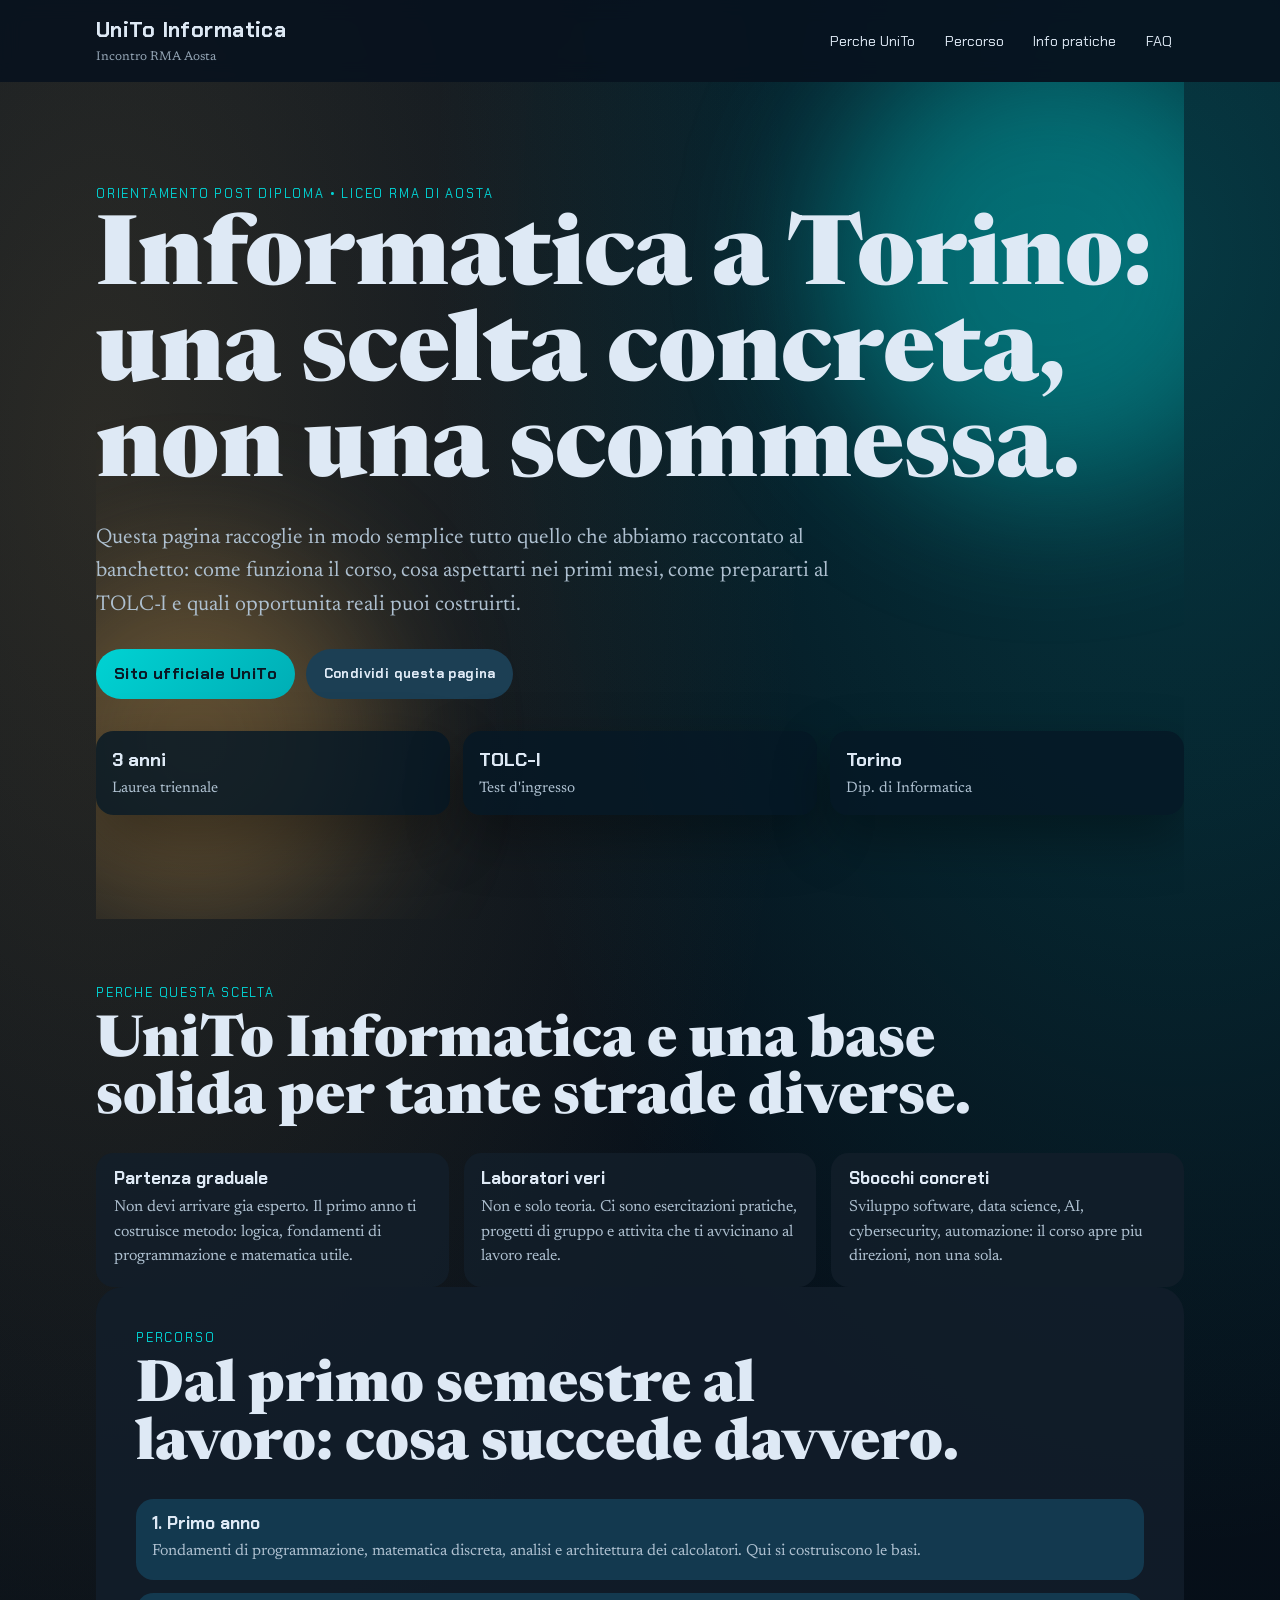
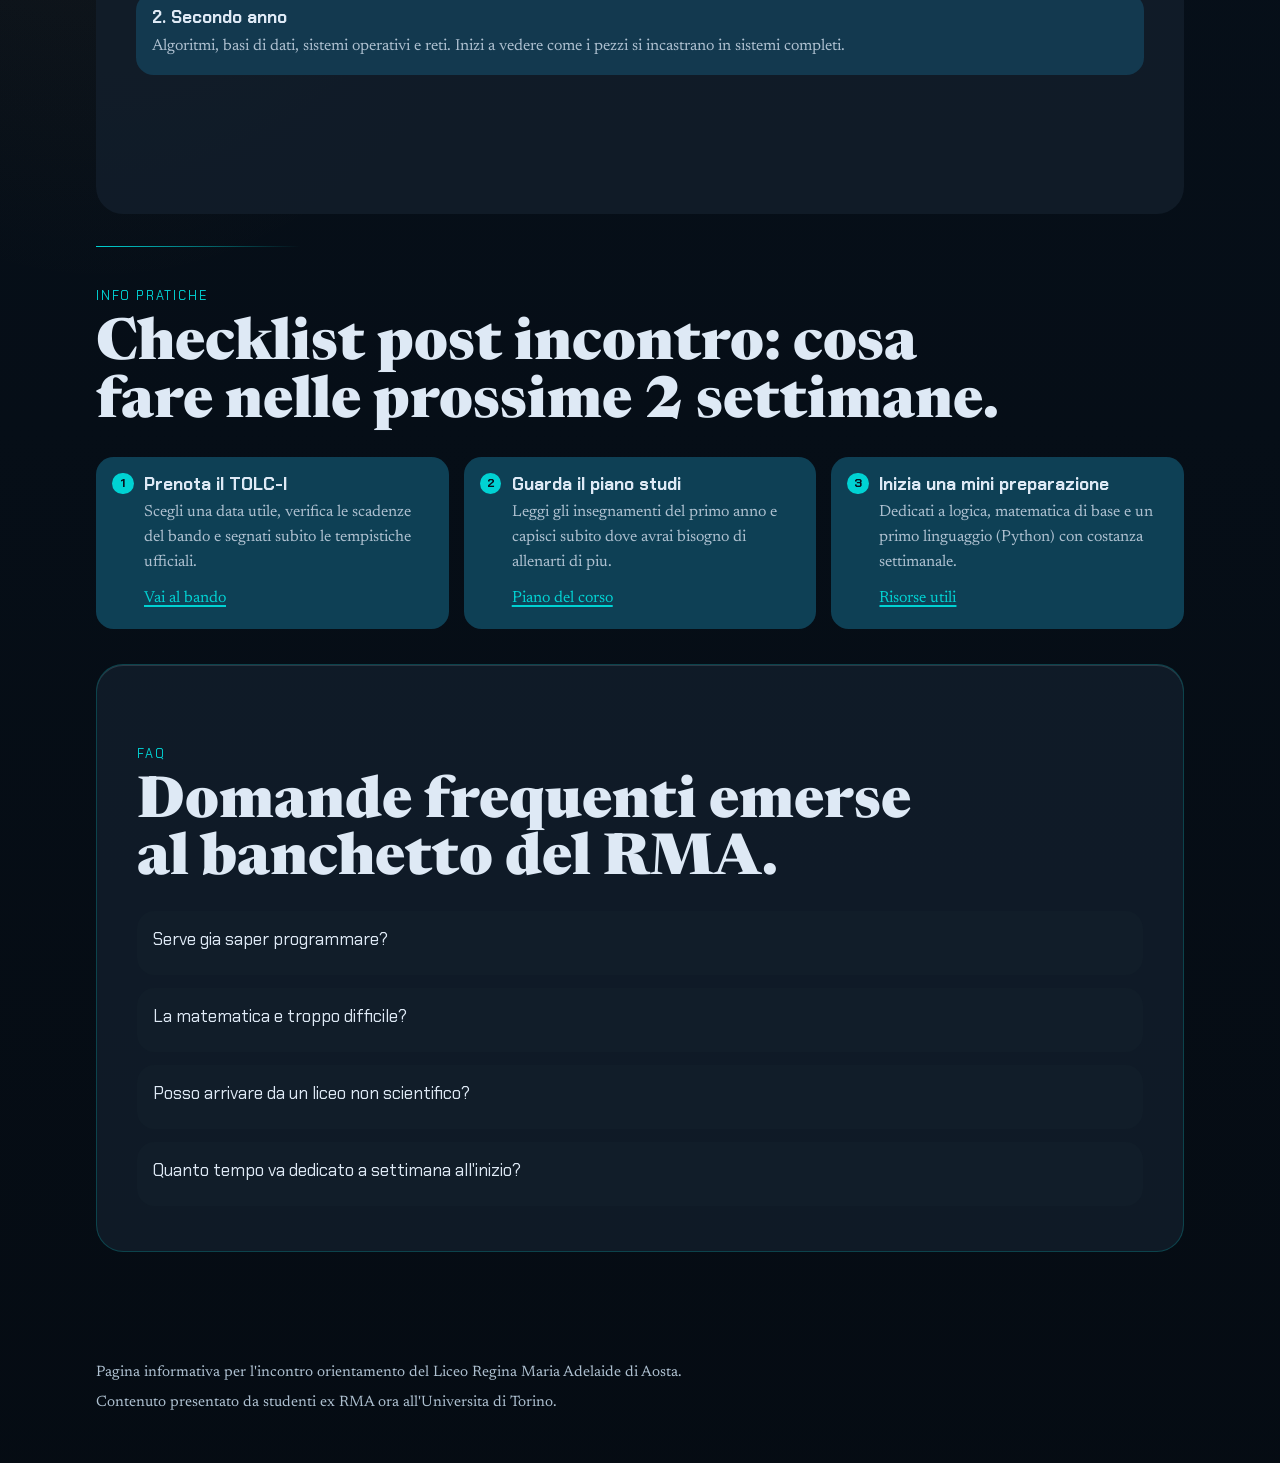
==== code.html @ db6a4582 "feat: Initialize new web project structure and configure AI assistant commands and skills for design" ====
<!DOCTYPE html>
<html lang="it">
<head>
    <meta charset="UTF-8">
    <meta name="viewport" content="width=device-width, initial-scale=1.0">
    <meta name="description" content="Guida rapida al percorso di Informatica all'Universita di Torino, presentata all'incontro orientativo del Liceo Regina Maria Adelaide di Aosta.">
    <title>UniTo Informatica | Incontro RMA Aosta</title>
    <link rel="preconnect" href="https://fonts.googleapis.com">
    <link rel="preconnect" href="https://fonts.gstatic.com" crossorigin>
    <link href="https://fonts.googleapis.com/css2?family=Chakra+Petch:wght@500;600;700&family=Newsreader:opsz,wght@6..72,400;6..72,600;6..72,800&display=swap" rel="stylesheet">
    <link rel="stylesheet" href="styles.css">
</head>
<body>
    <a class="skip-link" href="#contenuto">Vai al contenuto</a>

    <header class="topbar">
        <div class="topbar-inner">
            <a class="brand" href="#home" aria-label="Torna all'inizio">
                <span class="brand-main">UniTo Informatica</span>
                <span class="brand-sub">Incontro RMA Aosta</span>
            </a>

            <button class="menu-toggle" id="menu-toggle" aria-expanded="false" aria-controls="menu-links" aria-label="Apri menu di navigazione">
                Menu
            </button>

            <nav class="menu" id="menu-links" aria-label="Navigazione principale">
                <a href="#perche">Perche UniTo</a>
                <a href="#percorso">Percorso</a>
                <a href="#info">Info pratiche</a>
                <a href="#faq">FAQ</a>
            </nav>
        </div>
    </header>

    <main id="contenuto">
        <section class="hero" id="home">
            <div class="hero-glow hero-glow-a" aria-hidden="true"></div>
            <div class="hero-glow hero-glow-b" aria-hidden="true"></div>

            <p class="eyebrow reveal">Orientamento post diploma • Liceo RMA di Aosta</p>
            <h1 class="reveal">Informatica a Torino: una scelta concreta, non una scommessa.</h1>
            <p class="hero-text reveal">
                Questa pagina raccoglie in modo semplice tutto quello che abbiamo raccontato al banchetto: come funziona il corso,
                cosa aspettarti nei primi mesi, come prepararti al TOLC-I e quali opportunita reali puoi costruirti.
            </p>

            <div class="hero-actions reveal">
                <a class="btn btn-primary" href="https://www.unito.it" target="_blank" rel="noopener noreferrer">Sito ufficiale UniTo</a>
                <button class="btn btn-secondary" id="copy-link-btn">Condividi questa pagina</button>
            </div>

            <ul class="hero-kpis reveal" aria-label="Punti chiave">
                <li>
                    <strong>3 anni</strong>
                    <span>Laurea triennale</span>
                </li>
                <li>
                    <strong>TOLC-I</strong>
                    <span>Test d'ingresso</span>
                </li>
                <li>
                    <strong>Torino</strong>
                    <span>Dip. di Informatica</span>
                </li>
            </ul>
        </section>

        <section class="section" id="perche">
            <div class="section-head reveal">
                <p class="eyebrow">Perche questa scelta</p>
                <h2>UniTo Informatica e una base solida per tante strade diverse.</h2>
            </div>

            <div class="feature-grid">
                <article class="feature reveal">
                    <h3>Partenza graduale</h3>
                    <p>Non devi arrivare gia esperto. Il primo anno ti costruisce metodo: logica, fondamenti di programmazione e matematica utile.</p>
                </article>
                <article class="feature reveal">
                    <h3>Laboratori veri</h3>
                    <p>Non e solo teoria. Ci sono esercitazioni pratiche, progetti di gruppo e attivita che ti avvicinano al lavoro reale.</p>
                </article>
                <article class="feature reveal">
                    <h3>Sbocchi concreti</h3>
                    <p>Sviluppo software, data science, AI, cybersecurity, automazione: il corso apre piu direzioni, non una sola.</p>
                </article>
            </div>
        </section>

        <section class="section section-alt percorso-section" id="percorso">
            <div class="section-head reveal">
                <p class="eyebrow">Percorso</p>
                <h2>Dal primo semestre al lavoro: cosa succede davvero.</h2>
            </div>

            <ol class="timeline">
                <li class="timeline-item reveal">
                    <h3>1. Primo anno</h3>
                    <p>Fondamenti di programmazione, matematica discreta, analisi e architettura dei calcolatori. Qui si costruiscono le basi.</p>
                </li>
                <li class="timeline-item reveal">
                    <h3>2. Secondo anno</h3>
                    <p>Algoritmi, basi di dati, sistemi operativi e reti. Inizi a vedere come i pezzi si incastrano in sistemi completi.</p>
                </li>
                <li class="timeline-item reveal">
                    <h3>3. Terzo anno</h3>
                    <p>Esami a scelta, progetto finale e collegamento con aziende/stage. Inizi a specializzarti nella direzione che preferisci.</p>
                </li>
            </ol>
        </section>

        <section class="section info-section" id="info">
            <div class="section-head reveal">
                <p class="eyebrow">Info pratiche</p>
                <h2>Checklist post incontro: cosa fare nelle prossime 2 settimane.</h2>
            </div>

            <div class="cards">
                <article class="info-card reveal">
                    <h3>Prenota il TOLC-I</h3>
                    <p>Scegli una data utile, verifica le scadenze del bando e segnati subito le tempistiche ufficiali.</p>
                    <a href="https://www.unito.it" target="_blank" rel="noopener noreferrer">Vai al bando</a>
                </article>
                <article class="info-card reveal">
                    <h3>Guarda il piano studi</h3>
                    <p>Leggi gli insegnamenti del primo anno e capisci subito dove avrai bisogno di allenarti di piu.</p>
                    <a href="https://www.unito.it" target="_blank" rel="noopener noreferrer">Piano del corso</a>
                </article>
                <article class="info-card reveal">
                    <h3>Inizia una mini preparazione</h3>
                    <p>Dedicati a logica, matematica di base e un primo linguaggio (Python) con costanza settimanale.</p>
                    <a href="https://www.unito.it" target="_blank" rel="noopener noreferrer">Risorse utili</a>
                </article>
            </div>
        </section>

        <section class="section section-alt faq-section" id="faq">
            <div class="section-head reveal">
                <p class="eyebrow">FAQ</p>
                <h2>Domande frequenti emerse al banchetto del RMA.</h2>
            </div>

            <div class="faq-list">
                <details class="faq-item reveal">
                    <summary>Serve gia saper programmare?</summary>
                    <p>No. Aiuta avere curiosita, ma il percorso e pensato per costruire le competenze passo dopo passo.</p>
                </details>
                <details class="faq-item reveal">
                    <summary>La matematica e troppo difficile?</summary>
                    <p>E impegnativa ma fattibile con metodo. Non e fine a se stessa: ti serve per capire e progettare sistemi informatici.</p>
                </details>
                <details class="faq-item reveal">
                    <summary>Posso arrivare da un liceo non scientifico?</summary>
                    <p>Si. Arrivano studenti da percorsi diversi. La differenza la fanno costanza e organizzazione, non la scuola di partenza.</p>
                </details>
                <details class="faq-item reveal">
                    <summary>Quanto tempo va dedicato a settimana all'inizio?</summary>
                    <p>Dipende dal tuo metodo, ma la continuita conta piu delle maratone: meglio studio regolare durante tutta la settimana.</p>
                </details>
            </div>
        </section>
    </main>

    <button class="back-top" id="back-top" aria-label="Torna in alto">↑</button>

    <footer class="footer">
        <p>Pagina informativa per l'incontro orientamento del Liceo Regina Maria Adelaide di Aosta.</p>
        <p>Contenuto presentato da studenti ex RMA ora all'Universita di Torino.</p>
    </footer>

    <script src="script.js"></script>
</body>
</html>
---- styles.css ----
:root {
    color-scheme: dark;
    --bg: oklch(18% 0.03 251);
    --bg-soft: oklch(23% 0.03 249);
    --bg-alt: oklch(20% 0.035 243);
    --text: oklch(93% 0.02 250);
    --muted: oklch(80% 0.03 245);
    --accent: oklch(78% 0.14 195);
    --accent-strong: oklch(66% 0.16 198);
    --accent-warm: oklch(76% 0.12 75);
    --radius: 1.1rem;
    --radius-lg: 1.7rem;
    --shadow: 0 22px 55px rgba(0, 0, 0, 0.35);
    --content-width: 1120px;
    --space-section: clamp(4.5rem, 9vw, 8rem);
}

* {
    box-sizing: border-box;
}

html {
    scroll-behavior: smooth;
    overflow-x: clip;
}

body {
    margin: 0;
    min-height: 100vh;
    overflow-x: clip;
    font-family: "Newsreader", Georgia, serif;
    background:
        radial-gradient(130% 95% at 92% 8%, color-mix(in oklch, var(--accent) 20%, transparent), transparent 45%),
        radial-gradient(100% 85% at 8% 15%, color-mix(in oklch, var(--accent-warm) 17%, transparent), transparent 55%),
        linear-gradient(180deg, var(--bg) 0%, oklch(15% 0.02 250) 100%);
    color: var(--text);
    line-height: 1.55;
}

a {
    color: inherit;
}

.skip-link {
    position: absolute;
    left: -999px;
    top: auto;
}

.skip-link:focus {
    left: 1rem;
    top: 1rem;
    z-index: 999;
    padding: 0.6rem 0.9rem;
    border-radius: 0.55rem;
    background: var(--accent);
    color: oklch(20% 0.03 245);
    font-family: "Chakra Petch", sans-serif;
    font-weight: 700;
}

.topbar {
    position: sticky;
    top: 0;
    z-index: 30;
    backdrop-filter: blur(10px);
    background: color-mix(in oklch, var(--bg) 88%, transparent);
}

.topbar-inner {
    max-width: var(--content-width);
    margin: 0 auto;
    padding: 0.9rem 1rem;
    display: grid;
    grid-template-columns: minmax(0, 1fr) auto;
    gap: 0.8rem;
    align-items: center;
}

.brand {
    display: inline-flex;
    flex-direction: column;
    text-decoration: none;
    align-self: center;
    min-width: 0;
}

.brand-main {
    font-family: "Chakra Petch", sans-serif;
    font-size: clamp(1.05rem, 2.4vw, 1.35rem);
    letter-spacing: 0.02em;
    font-weight: 700;
}

.brand-sub {
    font-size: 0.78rem;
    color: color-mix(in oklch, var(--muted) 84%, transparent);
}

.menu-toggle {
    justify-self: end;
    border: 0;
    border-radius: 999px;
    background: color-mix(in oklch, var(--accent) 22%, var(--bg-soft));
    color: var(--text);
    padding: 0.45rem 0.95rem;
    font-family: "Chakra Petch", sans-serif;
    font-size: 0.82rem;
    font-weight: 700;
    text-transform: uppercase;
    letter-spacing: 0.08em;
    white-space: nowrap;
    cursor: pointer;
}

.menu {
    grid-column: 1 / -1;
    display: none;
    background: var(--bg-soft);
    border-radius: var(--radius);
    padding: 0.55rem;
}

.menu.is-open {
    display: grid;
}

.menu a {
    padding: 0.7rem 0.75rem;
    border-radius: 0.7rem;
    text-decoration: none;
    font-family: "Chakra Petch", sans-serif;
    font-size: 0.9rem;
}

.menu a:hover,
.menu a:focus-visible {
    background: color-mix(in oklch, var(--accent) 17%, transparent);
    outline: none;
}

main {
    max-width: var(--content-width);
    margin: 0 auto;
    padding: 0 1rem 4.5rem;
}

.hero {
    position: relative;
    overflow: clip;
    padding-top: clamp(2.6rem, 8vw, 7rem);
    padding-bottom: clamp(2.8rem, 9vw, 6.5rem);
}

.hero-glow {
    position: absolute;
    filter: blur(70px);
    pointer-events: none;
    border-radius: 50%;
    z-index: -1;
}

.hero-glow-a {
    width: min(62vw, 460px);
    height: min(62vw, 460px);
    top: -3rem;
    right: -6rem;
    background: color-mix(in oklch, var(--accent) 38%, transparent);
}

.hero-glow-b {
    width: min(54vw, 360px);
    height: min(54vw, 360px);
    bottom: 0;
    left: -5rem;
    background: color-mix(in oklch, var(--accent-warm) 32%, transparent);
}

.eyebrow {
    margin: 0;
    font-family: "Chakra Petch", sans-serif;
    font-size: 0.8rem;
    letter-spacing: 0.14em;
    text-transform: uppercase;
    color: var(--accent);
}

h1,
h2,
h3 {
    line-height: 1;
    margin: 0;
    font-weight: 800;
}

h1 {
    margin-top: 0.6rem;
    font-size: clamp(2.35rem, 12vw, 6rem);
    text-wrap: balance;
}

.hero-text {
    margin-top: 1.3rem;
    max-width: 62ch;
    color: var(--muted);
    font-size: clamp(1.05rem, 3.1vw, 1.34rem);
}

.hero-actions {
    margin-top: 1.7rem;
    display: flex;
    gap: 0.7rem;
    flex-wrap: wrap;
}

.btn {
    border: 0;
    border-radius: 999px;
    padding: 0.78rem 1.1rem;
    font-family: "Chakra Petch", sans-serif;
    font-weight: 700;
    letter-spacing: 0.03em;
    text-decoration: none;
    cursor: pointer;
}

.btn-primary {
    background: linear-gradient(130deg, var(--accent) 0%, var(--accent-strong) 100%);
    color: oklch(20% 0.03 245);
}

.btn-secondary {
    background: color-mix(in oklch, var(--bg-soft) 78%, var(--accent) 22%);
    color: var(--text);
}

.hero-kpis {
    margin: 2rem 0 0;
    padding: 0;
    list-style: none;
    display: grid;
    gap: 0.8rem;
}

.hero-kpis li {
    background: color-mix(in oklch, var(--bg-alt) 82%, transparent);
    border-radius: var(--radius);
    padding: 0.9rem 1rem;
    box-shadow: var(--shadow);
    display: grid;
    gap: 0.15rem;
}

.hero-kpis strong {
    font-family: "Chakra Petch", sans-serif;
    font-size: 1.17rem;
}

.hero-kpis span {
    color: var(--muted);
    font-size: 0.95rem;
}

.section {
    padding-top: clamp(2.4rem, 5vw, 4rem);
}

.section-head h2 {
    margin-top: 0.7rem;
    font-size: clamp(1.8rem, 7vw, 3.6rem);
    text-wrap: balance;
}

.section-alt {
    position: relative;
    isolation: isolate;
    background: color-mix(in oklch, var(--bg-soft) 86%, transparent);
    border-radius: var(--radius-lg);
    padding-inline: clamp(0.9rem, 4vw, 2.5rem);
    padding-bottom: clamp(1.5rem, 5vw, 2.8rem);
}

.percorso-section {
    padding-top: clamp(1.6rem, 3.5vw, 2.6rem);
}

.info-section {
    position: relative;
    margin-top: clamp(1rem, 3.2vw, 2rem);
    padding-top: clamp(1.7rem, 3.8vw, 2.5rem);
}

.info-section::before {
    content: "";
    position: absolute;
    top: 0;
    left: 0;
    width: min(240px, 62vw);
    height: 1px;
    background: linear-gradient(90deg, var(--accent), transparent 85%);
}

.faq-section {
    margin-top: clamp(1.2rem, 3.8vw, 2.2rem);
    overflow: clip;
    border: 1px solid color-mix(in oklch, var(--accent) 22%, transparent);
    box-shadow: inset 0 1px 0 color-mix(in oklch, var(--text) 14%, transparent);
}

.faq-section .section-head {
    padding-top: clamp(0.4rem, 2vw, 0.9rem);
}

.feature-grid,
.cards {
    margin-top: 1.5rem;
    display: grid;
    gap: 0.95rem;
}

.feature,
.info-card {
    border-radius: var(--radius);
    padding: 1.1rem;
    background: color-mix(in oklch, var(--bg-soft) 84%, transparent);
}

.cards {
    counter-reset: practical-steps;
}

.info-card {
    position: relative;
    padding: 1.2rem 1.1rem 1.15rem 3rem;
    background: color-mix(in oklch, var(--bg-alt) 74%, var(--accent) 26%);
}

.info-card::before {
    counter-increment: practical-steps;
    content: counter(practical-steps);
    position: absolute;
    left: 1rem;
    top: 1rem;
    width: 1.35rem;
    height: 1.35rem;
    border-radius: 999px;
    display: grid;
    place-items: center;
    font-family: "Chakra Petch", sans-serif;
    font-size: 0.78rem;
    font-weight: 700;
    color: oklch(18% 0.03 252);
    background: var(--accent);
}

.feature h3,
.info-card h3,
.timeline-item h3,
.faq-item summary {
    font-family: "Chakra Petch", sans-serif;
    font-size: 1.08rem;
    margin-bottom: 0.45rem;
}

.feature p,
.info-card p,
.timeline-item p,
.faq-item p {
    margin: 0;
    color: var(--muted);
}

.info-card a {
    margin-top: 0.7rem;
    display: inline-block;
    color: var(--accent);
    text-decoration-thickness: 2px;
    text-underline-offset: 3px;
}

.timeline {
    margin: 1.5rem 0 0;
    padding: 0;
    list-style: none;
    display: grid;
    gap: 0.85rem;
}

.timeline-item {
    border-radius: var(--radius);
    padding: 1rem;
    background: color-mix(in oklch, var(--bg) 75%, var(--accent) 25%);
}

.faq-list {
    margin-top: 1.3rem;
    display: grid;
    gap: 0.8rem;
}

.faq-item {
    border-radius: var(--radius);
    background: color-mix(in oklch, var(--bg-soft) 88%, transparent);
    padding: 0.95rem 1rem;
}

.faq-item summary {
    cursor: pointer;
    list-style: none;
}

.faq-item summary::-webkit-details-marker {
    display: none;
}

.faq-item[open] {
    background: color-mix(in oklch, var(--bg-soft) 70%, var(--accent) 30%);
}

.faq-item p {
    margin-top: 0.55rem;
}

.footer {
    max-width: var(--content-width);
    margin: 0 auto;
    padding: 2.3rem 1rem 3rem;
    color: var(--muted);
    font-size: 0.94rem;
}

.footer p {
    margin: 0;
}

.footer p + p {
    margin-top: 0.45rem;
}

.back-top {
    position: fixed;
    right: 1rem;
    bottom: 1rem;
    width: 2.85rem;
    height: 2.85rem;
    border: 0;
    border-radius: 999px;
    background: linear-gradient(140deg, var(--accent) 0%, var(--accent-strong) 100%);
    color: oklch(20% 0.03 245);
    font-size: 1.1rem;
    font-family: "Chakra Petch", sans-serif;
    font-weight: 700;
    cursor: pointer;
    opacity: 0;
    transform: translateY(1rem);
    pointer-events: none;
    transition: opacity 240ms ease, transform 240ms ease;
}

.back-top.is-visible {
    opacity: 1;
    transform: translateY(0);
    pointer-events: auto;
}

.reveal {
    opacity: 0;
    transform: translateY(18px);
    transition: opacity 700ms ease, transform 700ms ease;
}

.reveal.is-inview {
    opacity: 1;
    transform: translateY(0);
}

@media (min-width: 760px) {
    .topbar-inner {
        grid-template-columns: 1fr auto;
    }

    .menu-toggle {
        display: none;
    }

    .menu {
        display: flex;
        gap: 0.35rem;
        grid-column: auto;
        background: transparent;
        padding: 0;
    }

    .hero-kpis {
        grid-template-columns: repeat(3, minmax(0, 1fr));
    }

    .feature-grid,
    .cards {
        grid-template-columns: repeat(3, minmax(0, 1fr));
    }
}

@media (prefers-reduced-motion: reduce) {
    html {
        scroll-behavior: auto;
    }

    *,
    *::before,
    *::after {
        animation: none !important;
        transition: none !important;
    }

    .reveal {
        opacity: 1;
        transform: none;
    }
}
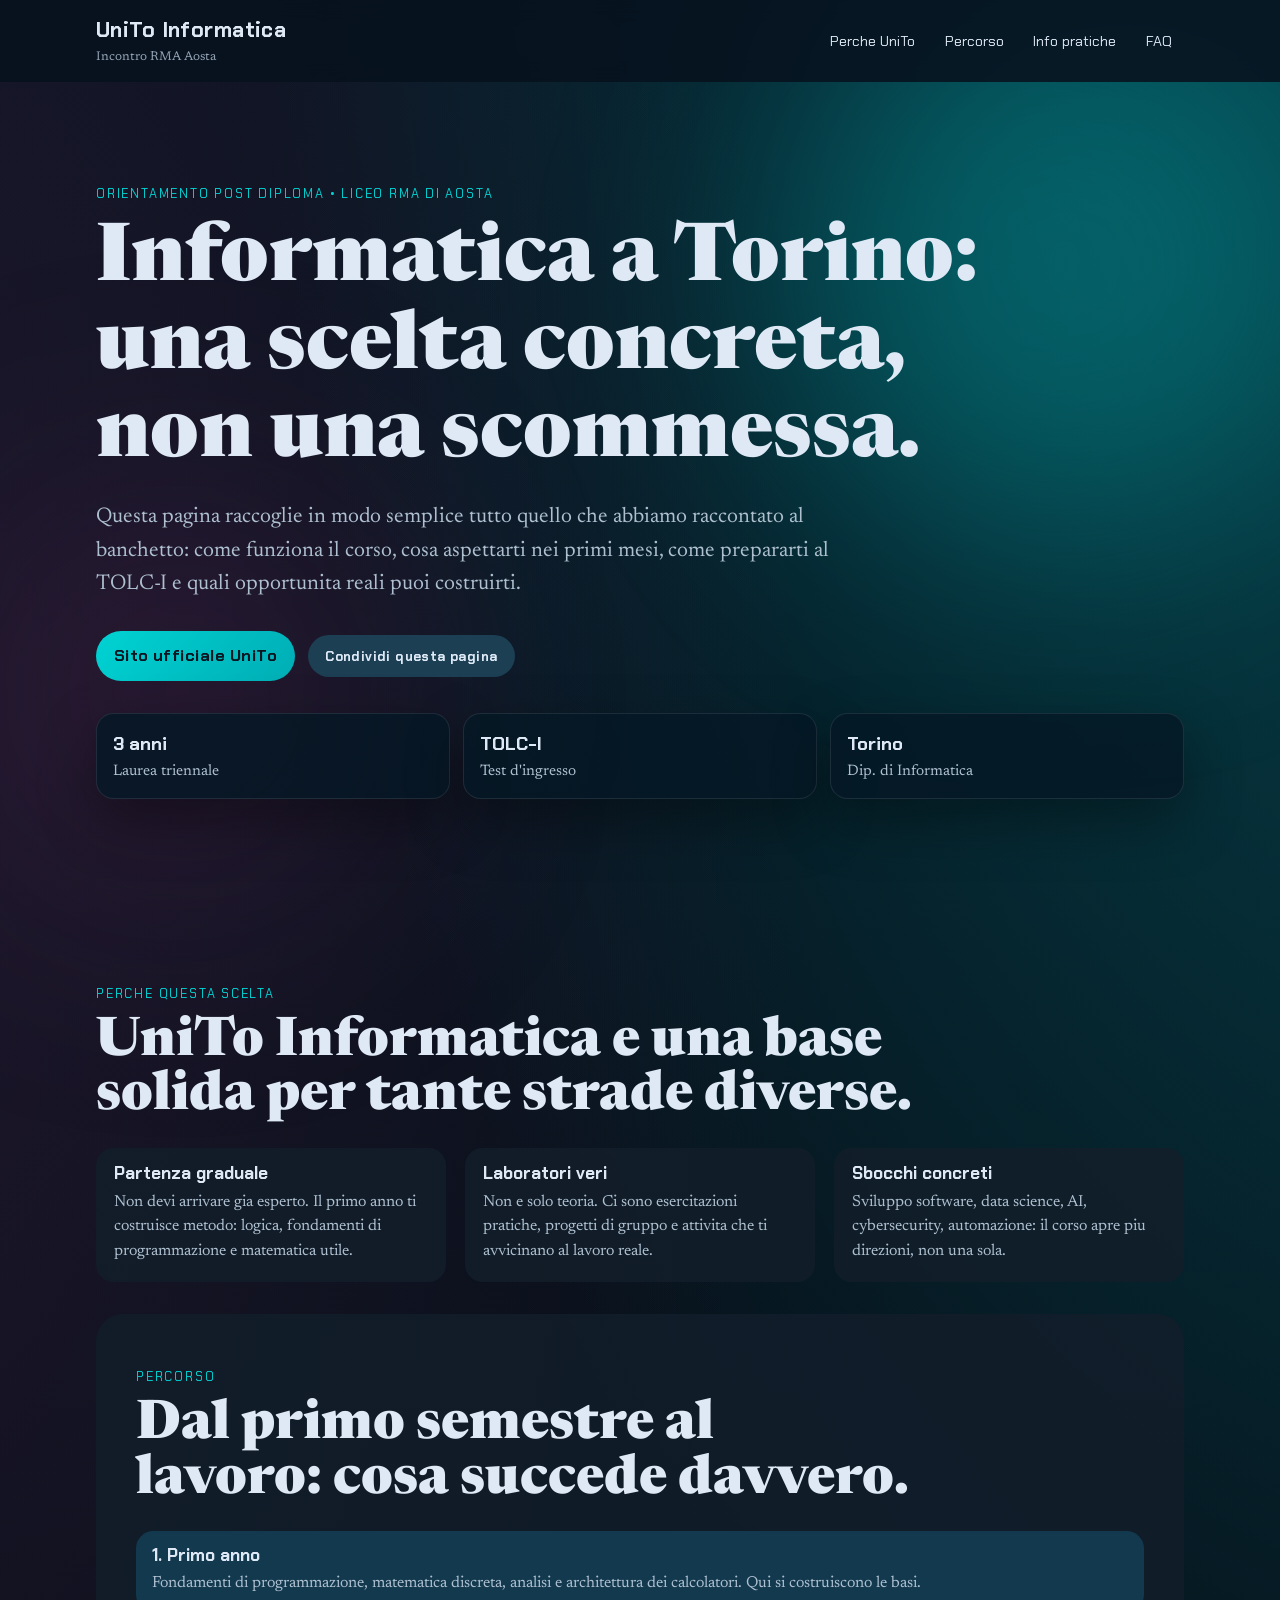
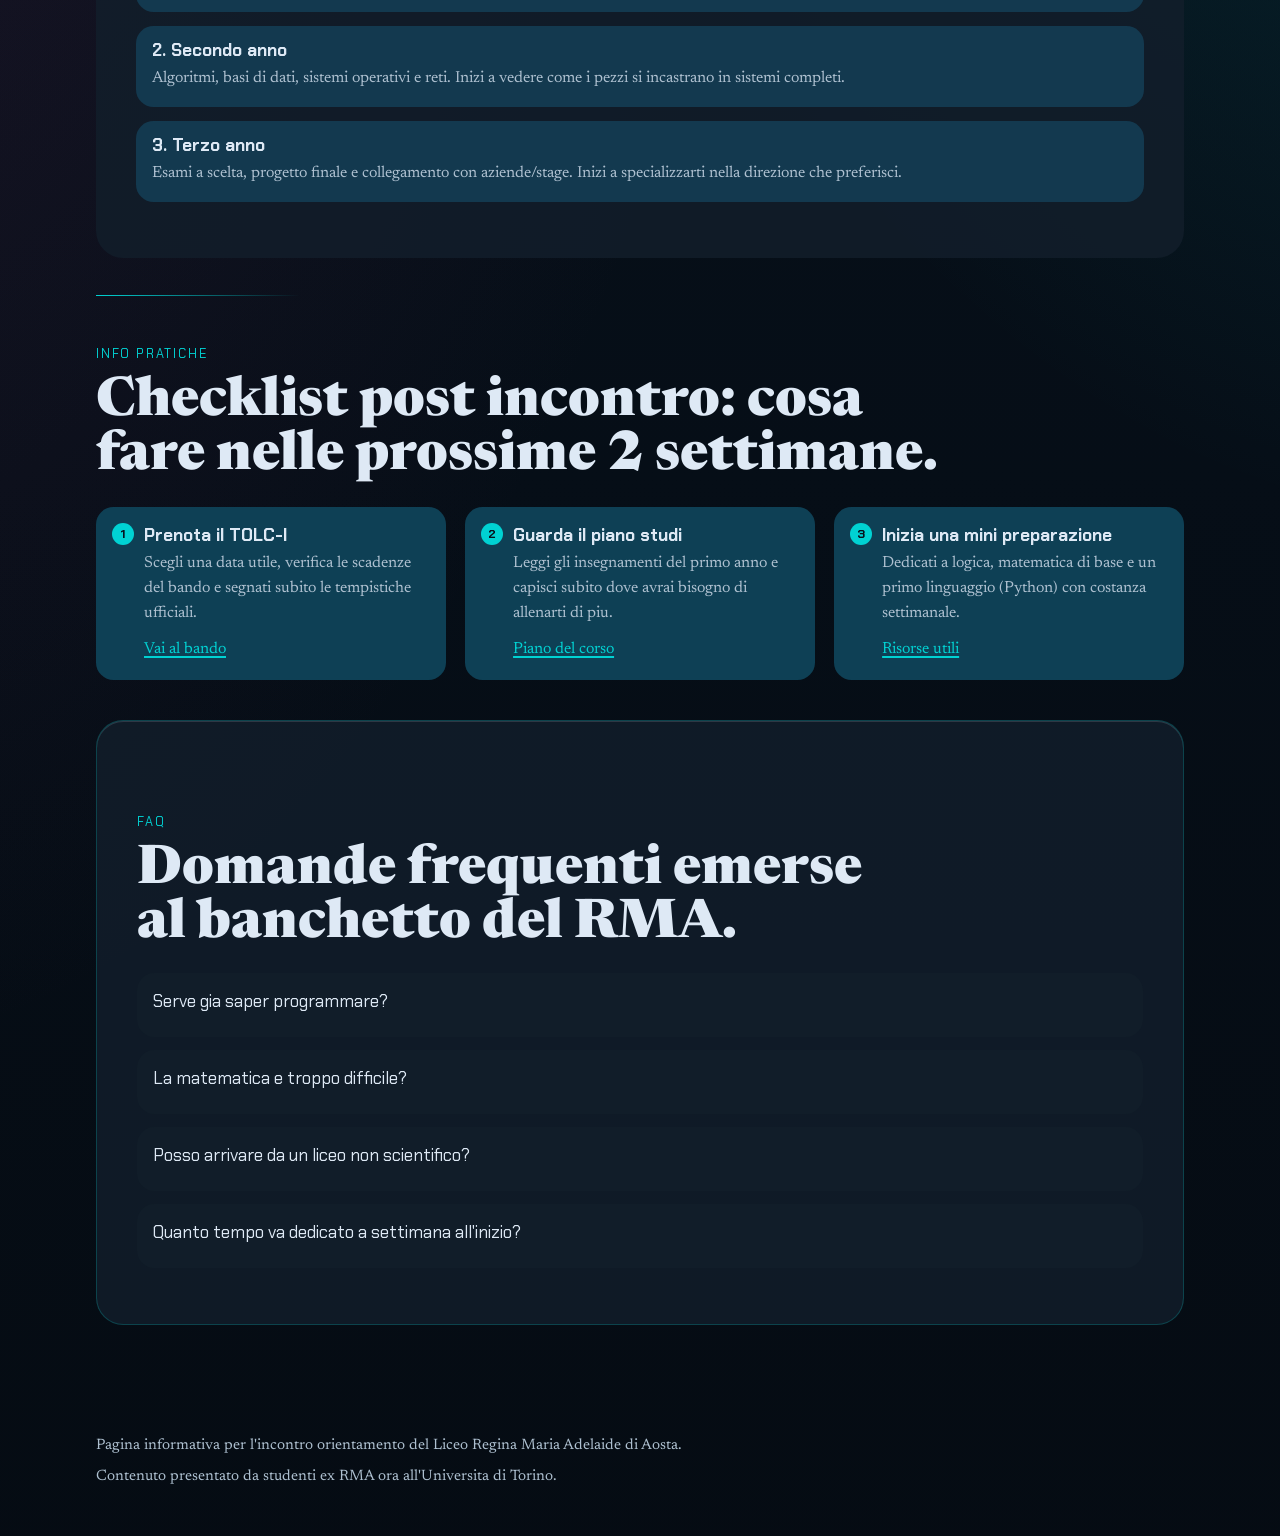
==== commit c4b06b34: "commit" ====
--- a/code.html
+++ b/code.html
@@ -8,7 +8,7 @@
     <link rel="preconnect" href="https://fonts.googleapis.com">
     <link rel="preconnect" href="https://fonts.gstatic.com" crossorigin>
     <link href="https://fonts.googleapis.com/css2?family=Chakra+Petch:wght@500;600;700&family=Newsreader:opsz,wght@6..72,400;6..72,600;6..72,800&display=swap" rel="stylesheet">
-    <link rel="stylesheet" href="styles.css">
+    <link rel="stylesheet" href="styles.css?v=1.2">
 </head>
 <body>
     <a class="skip-link" href="#contenuto">Vai al contenuto</a>
--- a/styles.css
+++ b/styles.css
@@ -7,12 +7,12 @@
     --muted: oklch(80% 0.03 245);
     --accent: oklch(78% 0.14 195);
     --accent-strong: oklch(66% 0.16 198);
-    --accent-warm: oklch(76% 0.12 75);
+    --accent-warm: #692b5e;
     --radius: 1.1rem;
     --radius-lg: 1.7rem;
     --shadow: 0 22px 55px rgba(0, 0, 0, 0.35);
     --content-width: 1120px;
-    --space-section: clamp(4.5rem, 9vw, 8rem);
+    --space-section: clamp(2.8rem, 7vw, 4.8rem);
 }
 
 * {
@@ -30,8 +30,8 @@
     overflow-x: clip;
     font-family: "Newsreader", Georgia, serif;
     background:
-        radial-gradient(130% 95% at 92% 8%, color-mix(in oklch, var(--accent) 20%, transparent), transparent 45%),
-        radial-gradient(100% 85% at 8% 15%, color-mix(in oklch, var(--accent-warm) 17%, transparent), transparent 55%),
+        radial-gradient(ellipse 160% 130% at 115% -10%, color-mix(in oklch, var(--accent) 30%, transparent), transparent 60%),
+        radial-gradient(ellipse 130% 100% at -15% 25%, color-mix(in oklch, var(--accent-warm) 25%, transparent), transparent 60%),
         linear-gradient(180deg, var(--bg) 0%, oklch(15% 0.02 250) 100%);
     color: var(--text);
     line-height: 1.55;
@@ -111,6 +111,11 @@
     letter-spacing: 0.08em;
     white-space: nowrap;
     cursor: pointer;
+    transition: background 200ms ease;
+}
+
+.menu-toggle:hover {
+    background: color-mix(in oklch, var(--accent) 30%, var(--bg-soft));
 }
 
 .menu {
@@ -131,6 +136,7 @@
     text-decoration: none;
     font-family: "Chakra Petch", sans-serif;
     font-size: 0.9rem;
+    transition: background 200ms ease;
 }
 
 .menu a:hover,
@@ -147,37 +153,36 @@
 
 .hero {
     position: relative;
-    overflow: clip;
     padding-top: clamp(2.6rem, 8vw, 7rem);
     padding-bottom: clamp(2.8rem, 9vw, 6.5rem);
 }
 
 .hero-glow {
     position: absolute;
-    filter: blur(70px);
+    filter: blur(120px);
     pointer-events: none;
     border-radius: 50%;
     z-index: -1;
 }
 
 .hero-glow-a {
-    width: min(62vw, 460px);
-    height: min(62vw, 460px);
-    top: -3rem;
-    right: -6rem;
-    background: color-mix(in oklch, var(--accent) 38%, transparent);
+    width: min(80vw, 560px);
+    height: min(80vw, 560px);
+    top: -6rem;
+    right: -10rem;
+    background: color-mix(in oklch, var(--accent) 28%, transparent);
 }
 
 .hero-glow-b {
-    width: min(54vw, 360px);
-    height: min(54vw, 360px);
+    width: min(70vw, 420px);
+    height: min(70vw, 420px);
     bottom: 0;
-    left: -5rem;
-    background: color-mix(in oklch, var(--accent-warm) 32%, transparent);
+    left: -8rem;
+    background: color-mix(in oklch, var(--accent-warm) 22%, transparent);
 }
 
 .eyebrow {
-    margin: 0;
+    margin: 0 0 0.55rem;
     font-family: "Chakra Petch", sans-serif;
     font-size: 0.8rem;
     letter-spacing: 0.14em;
@@ -194,9 +199,11 @@
 }
 
 h1 {
-    margin-top: 0.6rem;
-    font-size: clamp(2.35rem, 12vw, 6rem);
+    margin-top: 0.8rem;
+    font-size: clamp(1.9rem, 8.8vw, 5rem);
+    line-height: 1.1;
     text-wrap: balance;
+    overflow-wrap: break-word;
 }
 
 .hero-text {
@@ -207,10 +214,11 @@
 }
 
 .hero-actions {
-    margin-top: 1.7rem;
+    margin-top: 1.9rem;
     display: flex;
-    gap: 0.7rem;
-    flex-wrap: wrap;
+    gap: 0.8rem;
+    flex-direction: column;
+    align-items: stretch;
 }
 
 .btn {
@@ -221,6 +229,8 @@
     font-weight: 700;
     letter-spacing: 0.03em;
     text-decoration: none;
+    text-align: center;
+    width: 100%;
     cursor: pointer;
 }
 
@@ -249,6 +259,29 @@
     box-shadow: var(--shadow);
     display: grid;
     gap: 0.15rem;
+    border: 1px solid color-mix(in oklch, var(--text) 10%, transparent);
+}
+
+@media (max-width: 480px) {
+    .brand-main {
+        font-size: 1.1rem;
+    }
+    
+    .brand-sub {
+        font-size: 0.72rem;
+    }
+
+    .hero-kpis {
+        margin-top: 1.5rem;
+    }
+    
+    .hero-kpis li {
+        padding: 0.75rem 0.9rem;
+    }
+    
+    .hero-kpis strong {
+        font-size: 1.05rem;
+    }
 }
 
 .hero-kpis strong {
@@ -262,12 +295,16 @@
 }
 
 .section {
-    padding-top: clamp(2.4rem, 5vw, 4rem);
+    padding-top: var(--space-section);
+}
+
+.section-head {
+    padding-top: 0.25rem;
 }
 
 .section-head h2 {
     margin-top: 0.7rem;
-    font-size: clamp(1.8rem, 7vw, 3.6rem);
+    font-size: clamp(1.6rem, 7.5vw, 3.4rem);
     text-wrap: balance;
 }
 
@@ -276,18 +313,19 @@
     isolation: isolate;
     background: color-mix(in oklch, var(--bg-soft) 86%, transparent);
     border-radius: var(--radius-lg);
-    padding-inline: clamp(0.9rem, 4vw, 2.5rem);
-    padding-bottom: clamp(1.5rem, 5vw, 2.8rem);
+    padding-inline: clamp(1.2rem, 5vw, 2.5rem);
+    padding-bottom: clamp(2rem, 6vw, 3.5rem);
+    margin-top: clamp(1.1rem, 3.5vw, 2rem);
 }
 
 .percorso-section {
-    padding-top: clamp(1.6rem, 3.5vw, 2.6rem);
+    padding-top: clamp(2rem, 4.5vw, 3.1rem);
 }
 
 .info-section {
     position: relative;
-    margin-top: clamp(1rem, 3.2vw, 2rem);
-    padding-top: clamp(1.7rem, 3.8vw, 2.5rem);
+    margin-top: clamp(1.2rem, 3.8vw, 2.3rem);
+    padding-top: clamp(1.9rem, 4.4vw, 2.8rem);
 }
 
 .info-section::before {
@@ -301,7 +339,7 @@
 }
 
 .faq-section {
-    margin-top: clamp(1.2rem, 3.8vw, 2.2rem);
+    margin-top: clamp(1.4rem, 4vw, 2.5rem);
     overflow: clip;
     border: 1px solid color-mix(in oklch, var(--accent) 22%, transparent);
     box-shadow: inset 0 1px 0 color-mix(in oklch, var(--text) 14%, transparent);
@@ -474,11 +512,13 @@
     transform: translateY(0);
 }
 
+@media (max-width: 360px) {
+    h1 {
+        font-size: 1.75rem;
+    }
+}
+
 @media (min-width: 760px) {
-    .topbar-inner {
-        grid-template-columns: 1fr auto;
-    }
-
     .menu-toggle {
         display: none;
     }
@@ -491,6 +531,16 @@
         padding: 0;
     }
 
+    .hero-actions {
+        flex-direction: row;
+        align-items: center;
+        flex-wrap: wrap;
+    }
+
+    .btn {
+        width: auto;
+    }
+
     .hero-kpis {
         grid-template-columns: repeat(3, minmax(0, 1fr));
     }
@@ -498,6 +548,64 @@
     .feature-grid,
     .cards {
         grid-template-columns: repeat(3, minmax(0, 1fr));
+    }
+}
+
+@media (min-width: 760px) {
+    .topbar-inner {
+        grid-template-columns: 1fr auto;
+    }
+
+    .menu-toggle {
+        display: none;
+    }
+
+    .menu {
+        display: flex;
+        gap: 0.35rem;
+        grid-column: auto;
+        background: transparent;
+        padding: 0;
+    }
+
+    .hero-kpis {
+        grid-template-columns: repeat(3, minmax(0, 1fr));
+    }
+
+    .feature-grid,
+    .cards {
+        grid-template-columns: repeat(3, minmax(0, 1fr));
+        gap: 1.2rem;
+    }
+}
+
+@media (max-width: 600px) {
+    .menu.is-open {
+        position: absolute;
+        top: 100%;
+        left: 1rem;
+        right: 1rem;
+        margin-top: 0.5rem;
+        box-shadow: 0 15px 40px rgba(0,0,0,0.5);
+        border: 1px solid color-mix(in oklch, var(--accent) 30%, transparent);
+    }
+}
+
+@media (max-width: 375px) {
+    :root {
+        --radius: 0.9rem;
+    }
+    
+    h1 {
+        font-size: 1.85rem;
+    }
+
+    .section-head h2 {
+        font-size: 1.55rem;
+    }
+    
+    .hero-text {
+        font-size: 1.05rem;
     }
 }
 
